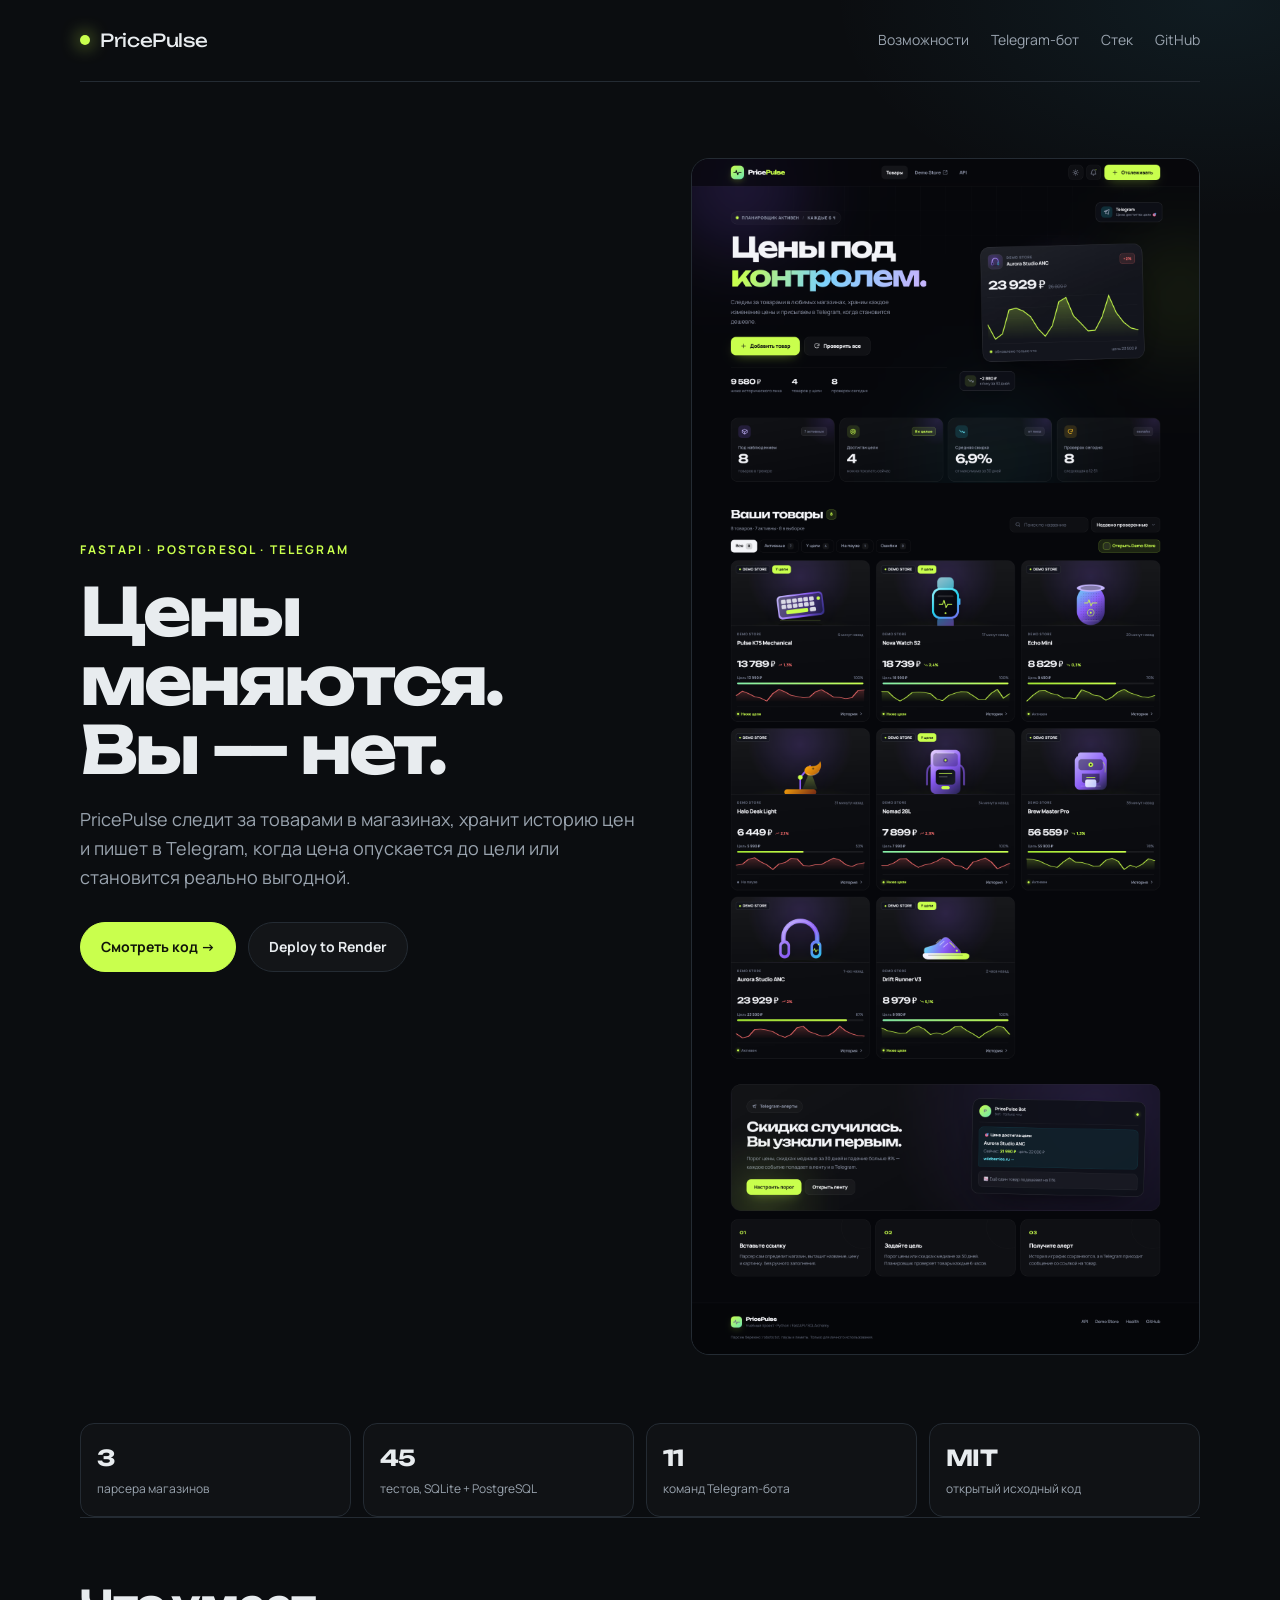
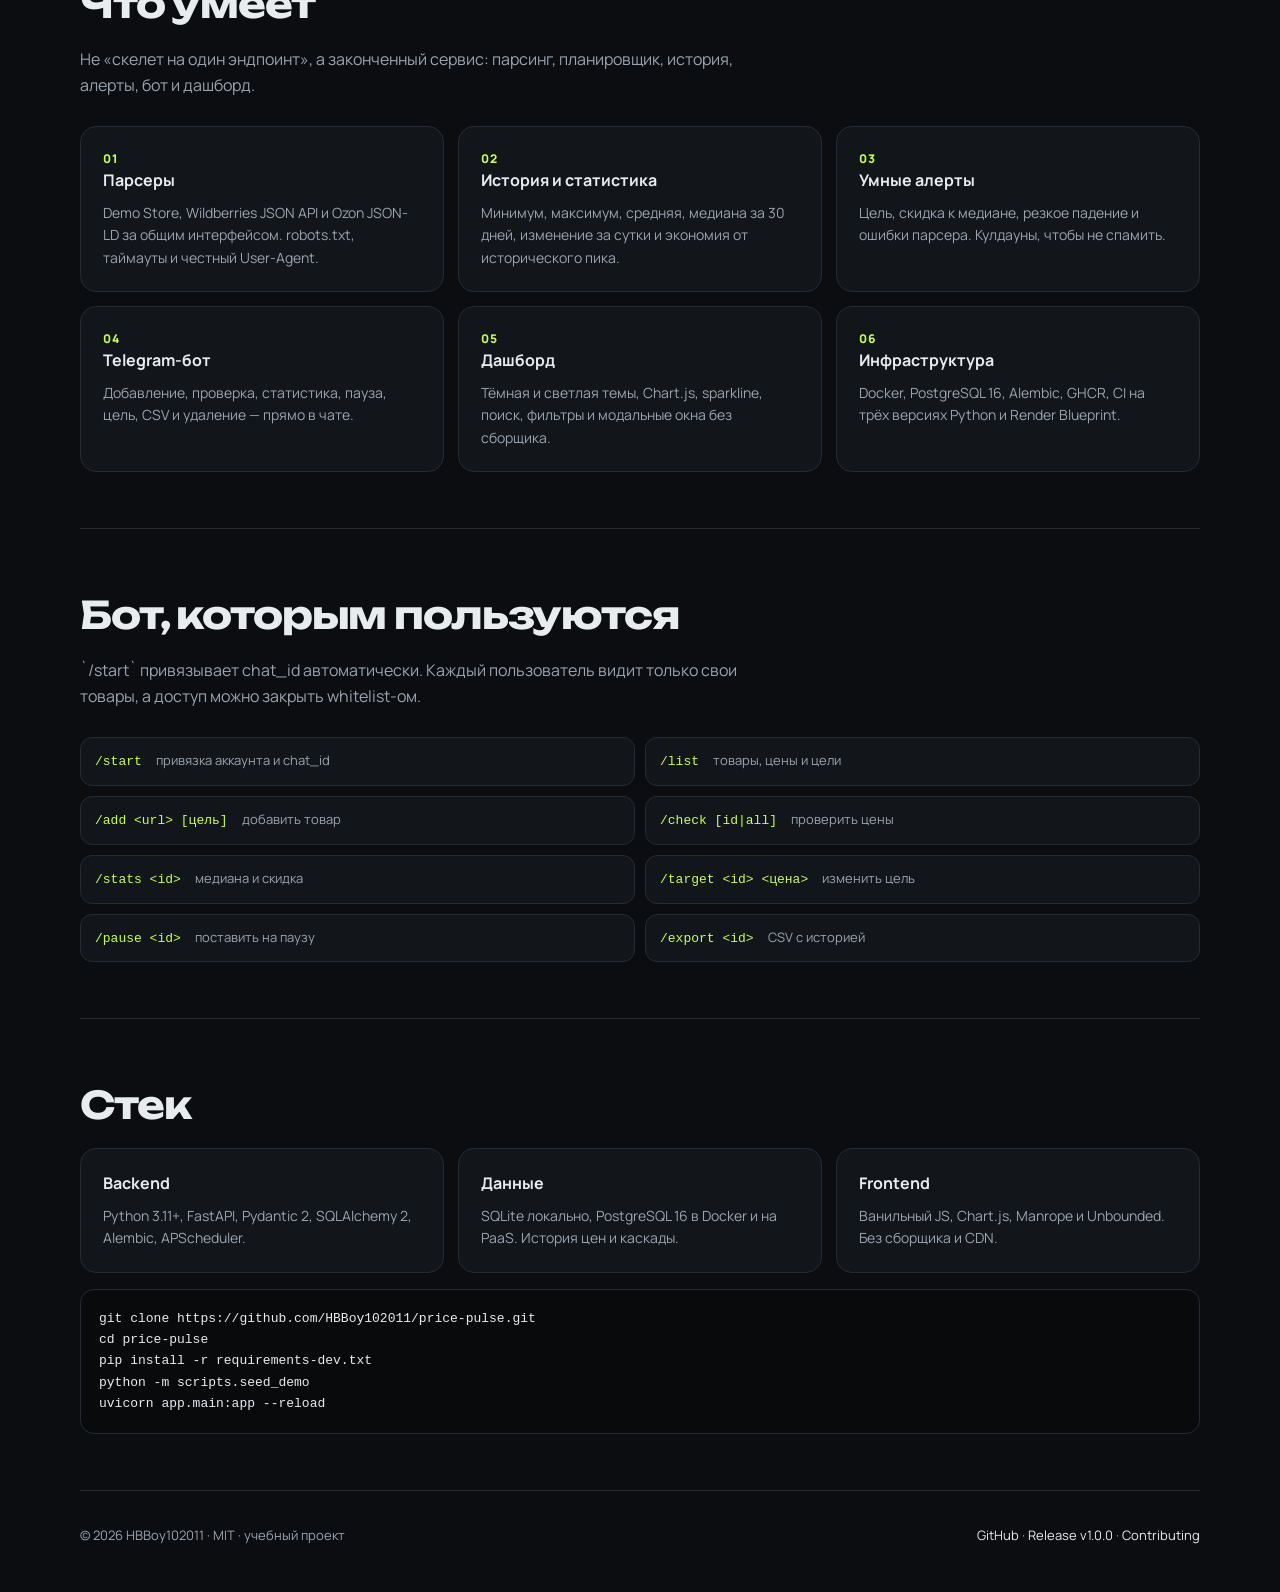
==== docs/index.html @ c953d75c "feat: add Telegram bot, release docs and GHCR publishing - Telegram bot with commands, callbacks and" ====
<!doctype html>
<html lang="ru">
  <head>
    <meta charset="utf-8" />
    <meta name="viewport" content="width=device-width, initial-scale=1" />
    <title>PricePulse — трекер цен на FastAPI</title>
    <meta
      name="description"
      content="Учебный сервис на FastAPI: парсеры магазинов, история цен, Chart.js-дашборд, PostgreSQL и Telegram-бот с командами."
    />
    <meta property="og:title" content="PricePulse — трекер цен на FastAPI" />
    <meta
      property="og:description"
      content="Парсеры, история цен, дашборд и Telegram-бот. Docker, PostgreSQL, Alembic, 45 тестов."
    />
    <meta
      property="og:image"
      content="https://raw.githubusercontent.com/HBBoy102011/price-pulse/main/docs/screenshots/dashboard.png"
    />
    <meta name="theme-color" content="#0b0d10" />
    <link rel="icon" href="screenshots/dashboard.png" />
    <link rel="preconnect" href="https://fonts.googleapis.com" />
    <link rel="preconnect" href="https://fonts.gstatic.com" crossorigin />
    <link
      href="https://fonts.googleapis.com/css2?family=Manrope:wght@400;500;600;700;800&family=Unbounded:wght@600;700&display=swap"
      rel="stylesheet"
    />
    <style>
      :root {
        --bg: #0b0d10;
        --panel: #12161b;
        --line: #242b33;
        --text: #e8ecef;
        --muted: #9aa4af;
        --accent: #c9ff4d;
        --accent-ink: #10140a;
        --radius: 18px;
      }
      * { box-sizing: border-box; }
      html { scroll-behavior: smooth; }
      body {
        margin: 0;
        background:
          radial-gradient(900px 500px at 15% -10%, rgba(201, 255, 77, 0.12), transparent 60%),
          radial-gradient(700px 400px at 95% 0%, rgba(76, 201, 240, 0.08), transparent 55%),
          var(--bg);
        color: var(--text);
        font-family: Manrope, system-ui, sans-serif;
        line-height: 1.6;
      }
      a { color: inherit; }
      .wrap { width: min(1120px, calc(100% - 40px)); margin: 0 auto; }
      header {
        display: flex; align-items: center; justify-content: space-between;
        padding: 26px 0; border-bottom: 1px solid var(--line);
      }
      .brand {
        display: flex; align-items: center; gap: 10px;
        font-family: Unbounded, Manrope, sans-serif; font-size: 18px; letter-spacing: -0.02em;
      }
      .dot { width: 10px; height: 10px; border-radius: 50%; background: var(--accent); box-shadow: 0 0 18px var(--accent); }
      nav { display: flex; gap: 22px; font-size: 14px; color: var(--muted); }
      nav a { text-decoration: none; }
      nav a:hover { color: var(--text); }
      .hero { display: grid; grid-template-columns: 1.05fr 0.95fr; gap: 48px; align-items: center; padding: 76px 0 56px; }
      .kicker { color: var(--accent); font-size: 12px; font-weight: 700; letter-spacing: 0.18em; text-transform: uppercase; }
      h1 {
        font-family: Unbounded, Manrope, sans-serif; font-size: clamp(38px, 5.4vw, 66px);
        line-height: 1.04; letter-spacing: -0.045em; margin: 18px 0 22px;
      }
      .lead { color: var(--muted); font-size: 18px; max-width: 54ch; margin: 0 0 30px; }
      .cta { display: flex; flex-wrap: wrap; gap: 12px; }
      .btn {
        display: inline-flex; align-items: center; gap: 10px; padding: 13px 20px;
        border-radius: 999px; text-decoration: none; font-weight: 700; font-size: 14px;
        border: 1px solid var(--line); color: var(--text); background: rgba(255,255,255,0.03);
      }
      .btn.primary { background: var(--accent); color: var(--accent-ink); border-color: var(--accent); }
      .btn:hover { transform: translateY(-1px); }
      .shot { border: 1px solid var(--line); border-radius: var(--radius); overflow: hidden; background: var(--panel); }
      .shot img { display: block; width: 100%; height: auto; }
      .stats { display: grid; grid-template-columns: repeat(4, 1fr); gap: 12px; margin: 12px 0 0; }
      .stat { border: 1px solid var(--line); border-radius: 14px; padding: 16px; background: rgba(255,255,255,0.02); }
      .stat b { display: block; font-size: 22px; font-family: Unbounded, Manrope, sans-serif; letter-spacing: -0.03em; }
      .stat span { color: var(--muted); font-size: 12px; }
      section { padding: 56px 0; border-top: 1px solid var(--line); }
      h2 { font-family: Unbounded, Manrope, sans-serif; font-size: clamp(26px, 3.4vw, 38px); letter-spacing: -0.03em; margin: 0 0 12px; }
      .section-lead { color: var(--muted); max-width: 70ch; margin: 0 0 28px; }
      .grid { display: grid; grid-template-columns: repeat(3, 1fr); gap: 14px; }
      .card { border: 1px solid var(--line); border-radius: 16px; padding: 22px; background: var(--panel); }
      .card h3 { margin: 0 0 8px; font-size: 16px; }
      .card p { margin: 0; color: var(--muted); font-size: 14px; }
      .num { color: var(--accent); font-size: 12px; font-weight: 800; letter-spacing: 0.12em; }
      .commands { display: grid; grid-template-columns: 1fr 1fr; gap: 10px; }
      .cmd { display: flex; gap: 14px; align-items: baseline; border: 1px solid var(--line); border-radius: 12px; padding: 12px 14px; background: var(--panel); }
      .cmd code { color: var(--accent); font-family: ui-monospace, SFMono-Regular, Consolas, monospace; font-size: 13px; white-space: nowrap; }
      .cmd span { color: var(--muted); font-size: 13px; }
      pre {
        margin: 0; padding: 18px; border-radius: 14px; border: 1px solid var(--line);
        background: #080a0c; overflow-x: auto; font-size: 13px; line-height: 1.65;
      }
      code { font-family: ui-monospace, SFMono-Regular, Consolas, monospace; }
      footer { padding: 34px 0 50px; border-top: 1px solid var(--line); color: var(--muted); font-size: 13px; display: flex; justify-content: space-between; gap: 18px; flex-wrap: wrap; }
      footer a { color: var(--text); text-decoration: none; }
      @media (max-width: 900px) {
        .hero { grid-template-columns: 1fr; padding-top: 52px; }
        .grid { grid-template-columns: 1fr 1fr; }
        .stats { grid-template-columns: 1fr 1fr; }
        nav { display: none; }
      }
      @media (max-width: 620px) {
        .grid, .commands { grid-template-columns: 1fr; }
        .stats { grid-template-columns: 1fr 1fr; }
      }
    </style>
  </head>
  <body>
    <div class="wrap">
      <header>
        <div class="brand"><span class="dot"></span> PricePulse</div>
        <nav>
          <a href="#features">Возможности</a>
          <a href="#bot">Telegram-бот</a>
          <a href="#stack">Стек</a>
          <a href="https://github.com/HBBoy102011/price-pulse">GitHub</a>
        </nav>
      </header>

      <main>
        <section class="hero" style="border: 0">
          <div>
            <div class="kicker">FastAPI · PostgreSQL · Telegram</div>
            <h1>Цены меняются.<br />Вы — нет.</h1>
            <p class="lead">
              PricePulse следит за товарами в магазинах, хранит историю цен и пишет
              в Telegram, когда цена опускается до цели или становится реально выгодной.
            </p>
            <div class="cta">
              <a class="btn primary" href="https://github.com/HBBoy102011/price-pulse">Смотреть код →</a>
              <a class="btn" href="https://render.com/deploy?repo=https://github.com/HBBoy102011/price-pulse">Deploy to Render</a>
            </div>
          </div>
          <div class="shot">
            <img src="screenshots/dashboard.png" alt="Дашборд PricePulse" />
          </div>
        </section>

        <div class="stats">
          <div class="stat"><b>3</b><span>парсера магазинов</span></div>
          <div class="stat"><b>45</b><span>тестов, SQLite + PostgreSQL</span></div>
          <div class="stat"><b>11</b><span>команд Telegram-бота</span></div>
          <div class="stat"><b>MIT</b><span>открытый исходный код</span></div>
        </div>

        <section id="features">
          <h2>Что умеет</h2>
          <p class="section-lead">
            Не «скелет на один эндпоинт», а законченный сервис: парсинг, планировщик,
            история, алерты, бот и дашборд.
          </p>
          <div class="grid">
            <div class="card"><div class="num">01</div><h3>Парсеры</h3><p>Demo Store, Wildberries JSON API и Ozon JSON-LD за общим интерфейсом. robots.txt, таймауты и честный User-Agent.</p></div>
            <div class="card"><div class="num">02</div><h3>История и статистика</h3><p>Минимум, максимум, средняя, медиана за 30 дней, изменение за сутки и экономия от исторического пика.</p></div>
            <div class="card"><div class="num">03</div><h3>Умные алерты</h3><p>Цель, скидка к медиане, резкое падение и ошибки парсера. Кулдауны, чтобы не спамить.</p></div>
            <div class="card"><div class="num">04</div><h3>Telegram-бот</h3><p>Добавление, проверка, статистика, пауза, цель, CSV и удаление — прямо в чате.</p></div>
            <div class="card"><div class="num">05</div><h3>Дашборд</h3><p>Тёмная и светлая темы, Chart.js, sparkline, поиск, фильтры и модальные окна без сборщика.</p></div>
            <div class="card"><div class="num">06</div><h3>Инфраструктура</h3><p>Docker, PostgreSQL 16, Alembic, GHCR, CI на трёх версиях Python и Render Blueprint.</p></div>
          </div>
        </section>

        <section id="bot">
          <h2>Бот, которым пользуются</h2>
          <p class="section-lead">
            `/start` привязывает chat_id автоматически. Каждый пользователь видит только
            свои товары, а доступ можно закрыть whitelist-ом.
          </p>
          <div class="commands">
            <div class="cmd"><code>/start</code><span>привязка аккаунта и chat_id</span></div>
            <div class="cmd"><code>/list</code><span>товары, цены и цели</span></div>
            <div class="cmd"><code>/add &lt;url&gt; [цель]</code><span>добавить товар</span></div>
            <div class="cmd"><code>/check [id|all]</code><span>проверить цены</span></div>
            <div class="cmd"><code>/stats &lt;id&gt;</code><span>медиана и скидка</span></div>
            <div class="cmd"><code>/target &lt;id&gt; &lt;цена&gt;</code><span>изменить цель</span></div>
            <div class="cmd"><code>/pause &lt;id&gt;</code><span>поставить на паузу</span></div>
            <div class="cmd"><code>/export &lt;id&gt;</code><span>CSV с историей</span></div>
          </div>
        </section>

        <section id="stack">
          <h2>Стек</h2>
          <div class="grid">
            <div class="card"><h3>Backend</h3><p>Python 3.11+, FastAPI, Pydantic 2, SQLAlchemy 2, Alembic, APScheduler.</p></div>
            <div class="card"><h3>Данные</h3><p>SQLite локально, PostgreSQL 16 в Docker и на PaaS. История цен и каскады.</p></div>
            <div class="card"><h3>Frontend</h3><p>Ванильный JS, Chart.js, Manrope и Unbounded. Без сборщика и CDN.</p></div>
          </div>
          <pre style="margin-top: 16px"><code>git clone https://github.com/HBBoy102011/price-pulse.git
cd price-pulse
pip install -r requirements-dev.txt
python -m scripts.seed_demo
uvicorn app.main:app --reload</code></pre>
        </section>
      </main>

      <footer>
        <span>© 2026 HBBoy102011 · MIT · учебный проект</span>
        <span>
          <a href="https://github.com/HBBoy102011/price-pulse">GitHub</a> ·
          <a href="https://github.com/HBBoy102011/price-pulse/releases/tag/v1.0.0">Release v1.0.0</a> ·
          <a href="https://github.com/HBBoy102011/price-pulse/blob/main/CONTRIBUTING.md">Contributing</a>
        </span>
      </footer>
    </div>
  </body>
</html>
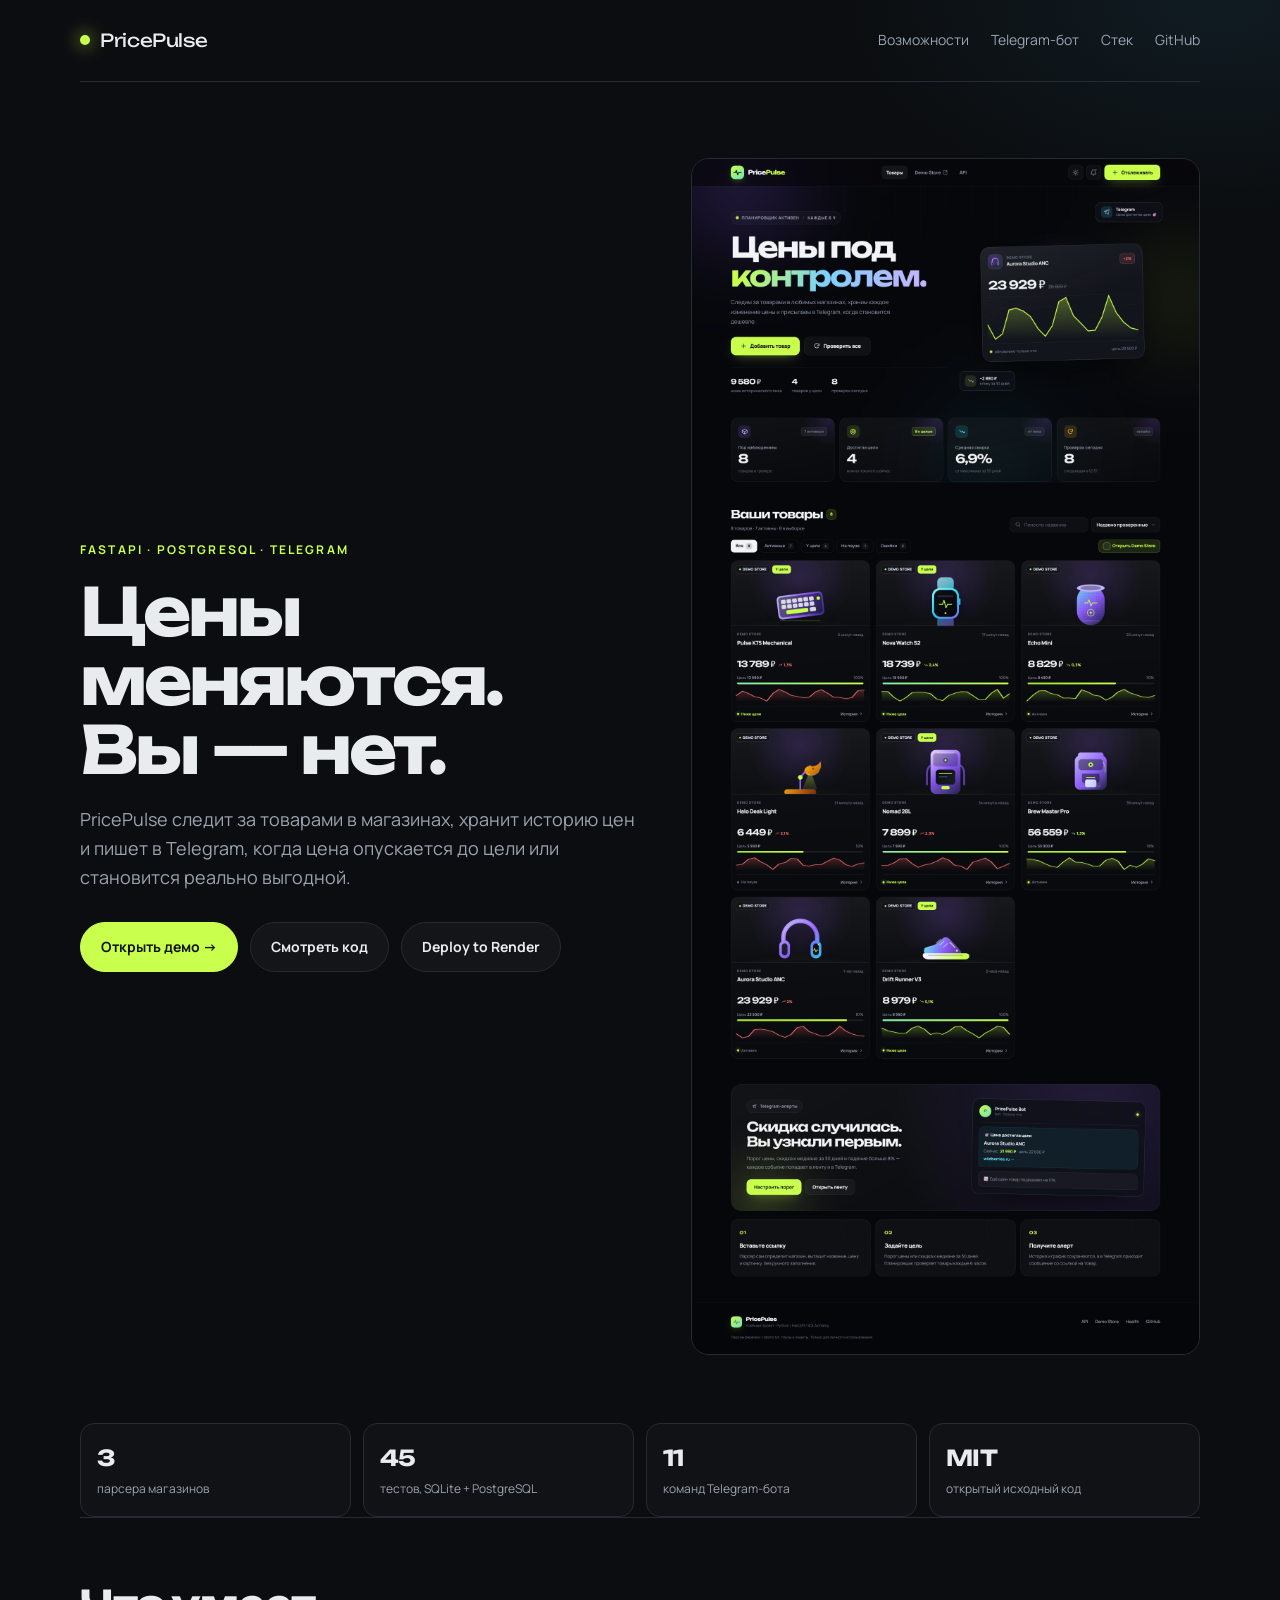
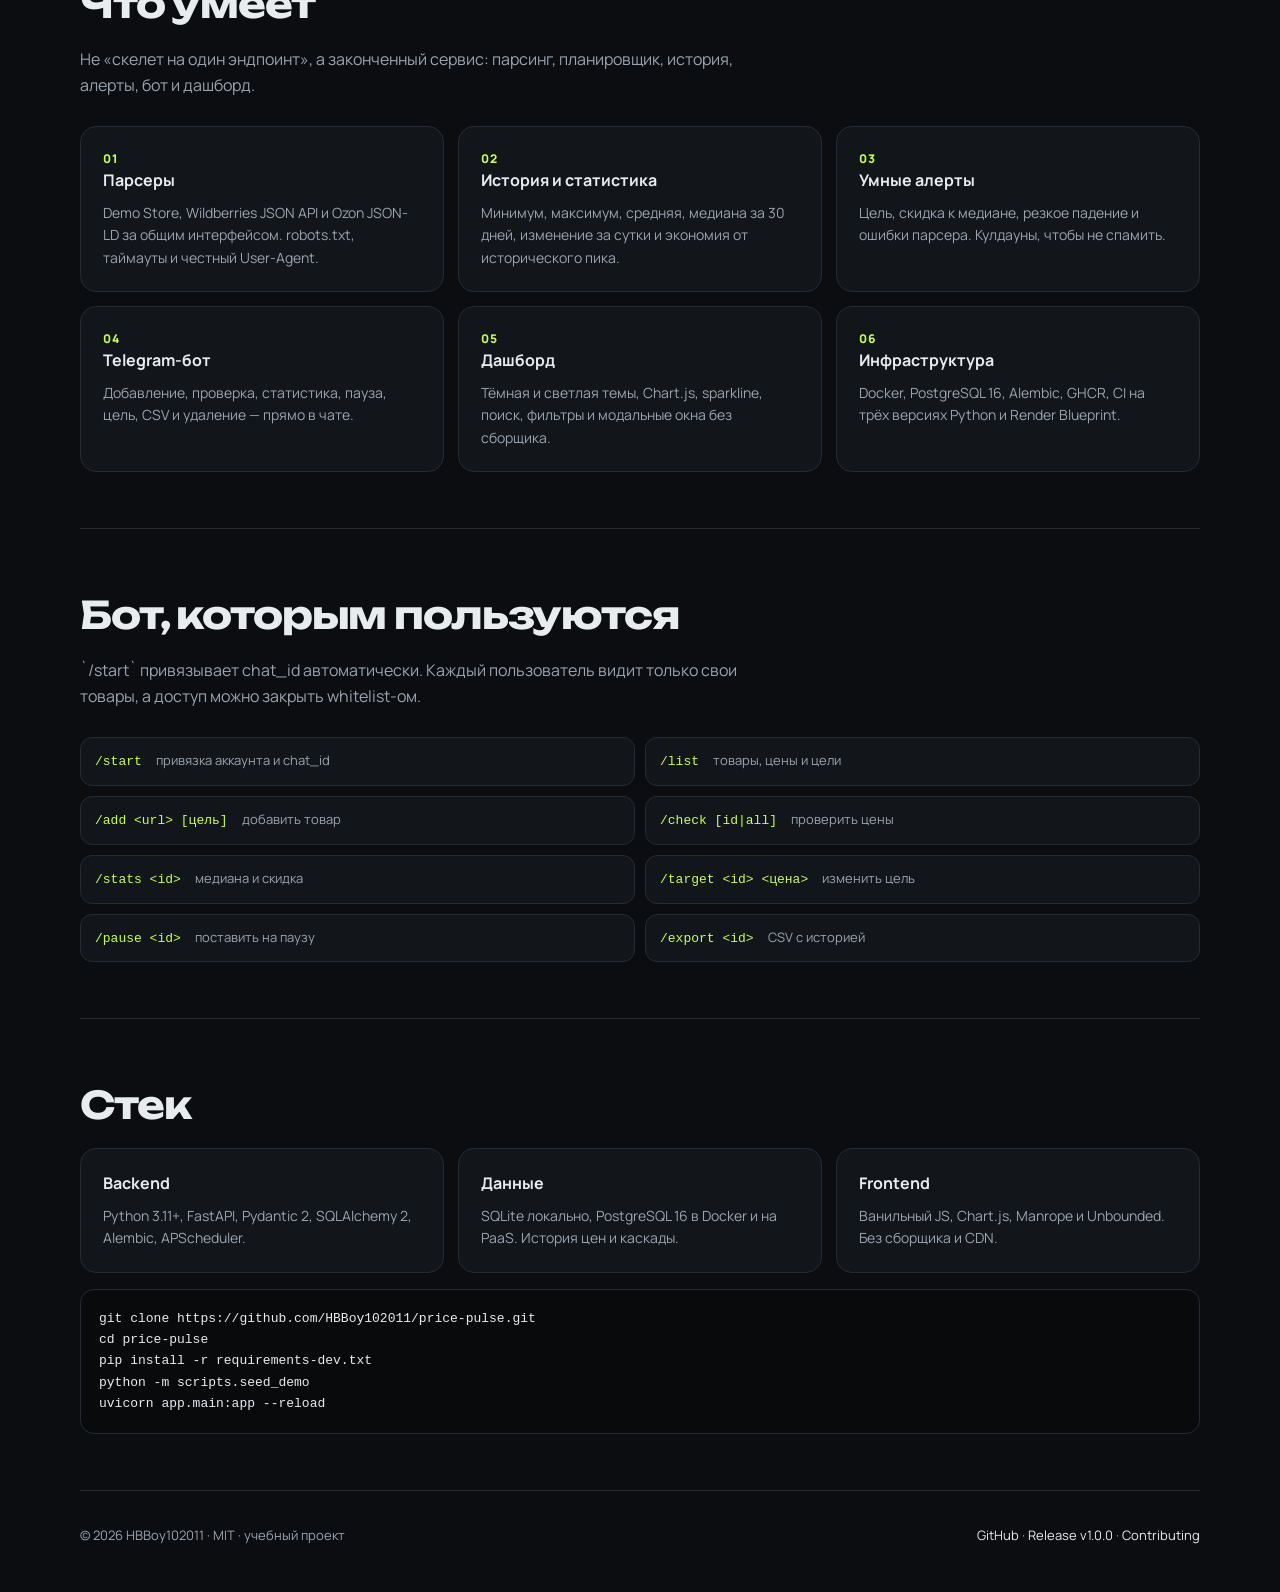
==== commit 54c905db: "docs: add temporary live demo link" ====
--- a/docs/index.html
+++ b/docs/index.html
@@ -136,7 +136,8 @@
               в Telegram, когда цена опускается до цели или становится реально выгодной.
             </p>
             <div class="cta">
-              <a class="btn primary" href="https://github.com/HBBoy102011/price-pulse">Смотреть код →</a>
+              <a class="btn primary" href="https://indie-top-consoles-resource.trycloudflare.com">Открыть демо →</a>
+              <a class="btn" href="https://github.com/HBBoy102011/price-pulse">Смотреть код</a>
               <a class="btn" href="https://render.com/deploy?repo=https://github.com/HBBoy102011/price-pulse">Deploy to Render</a>
             </div>
           </div>
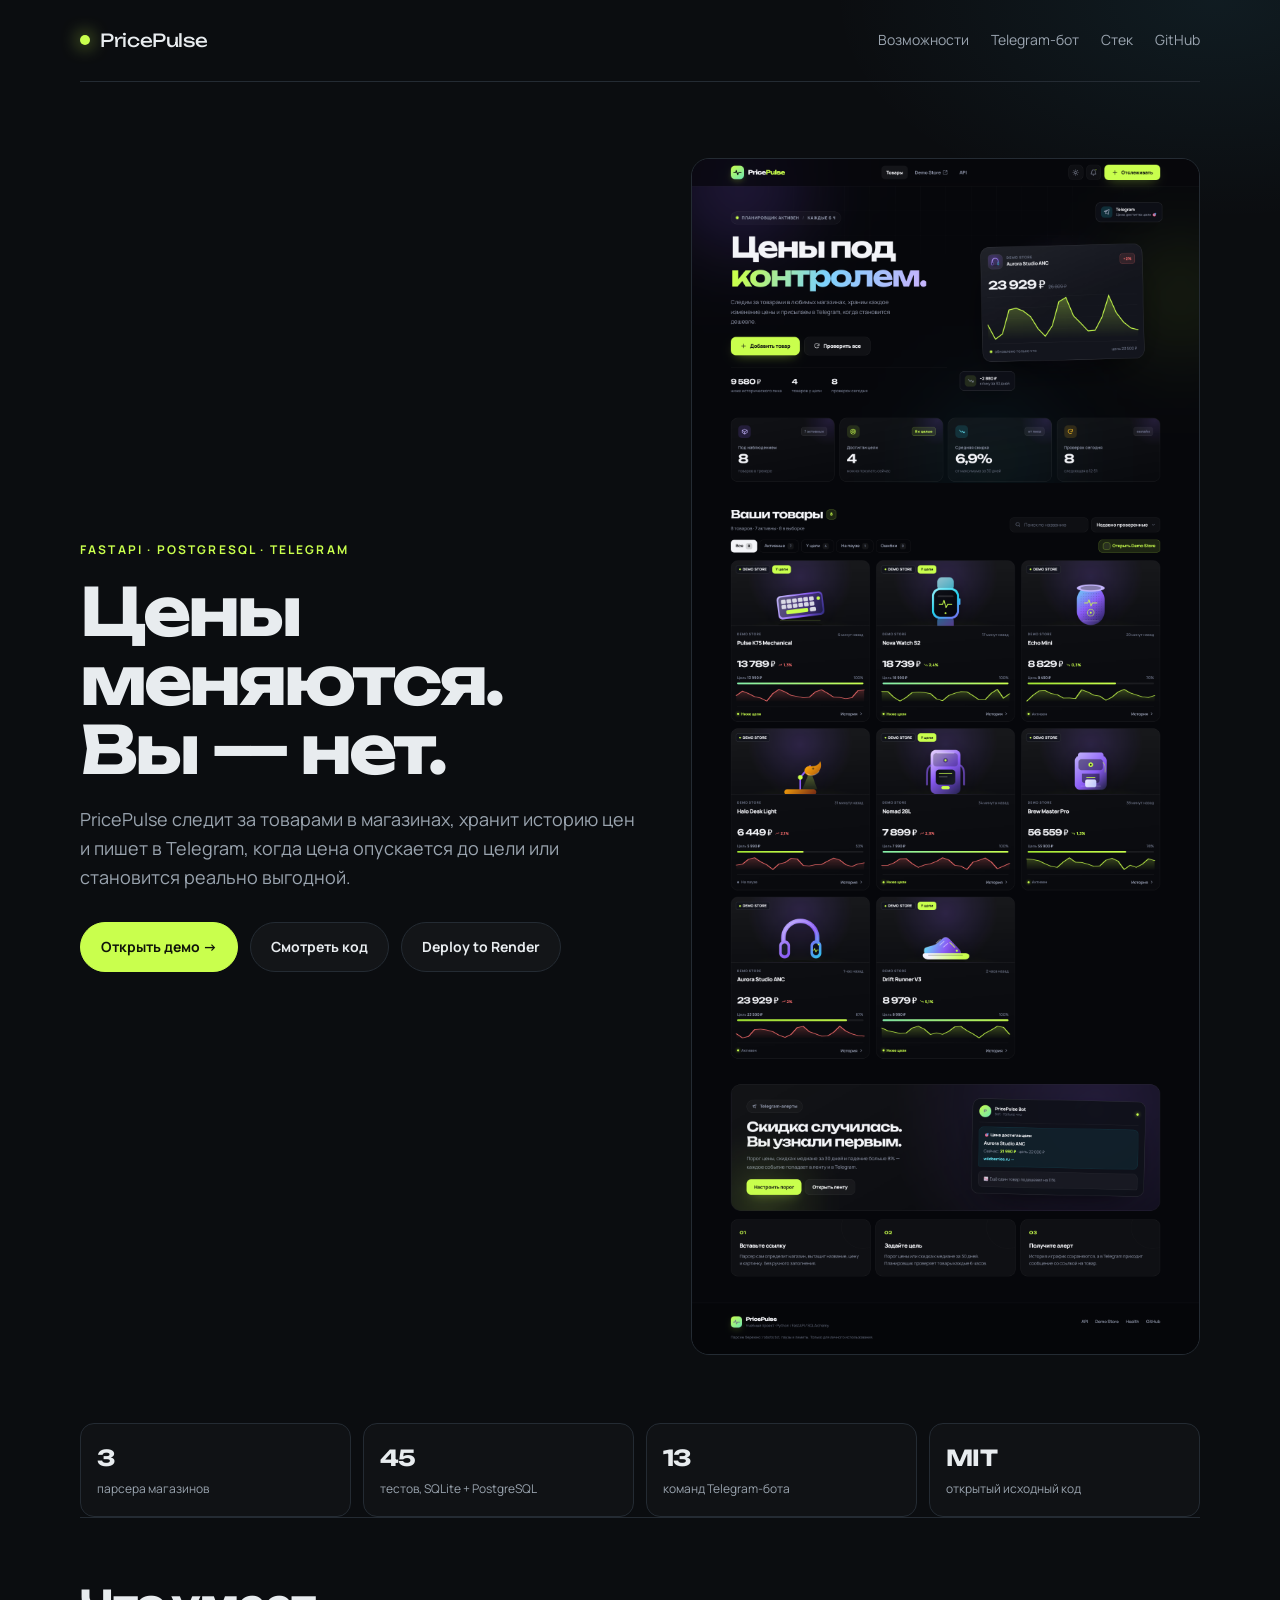
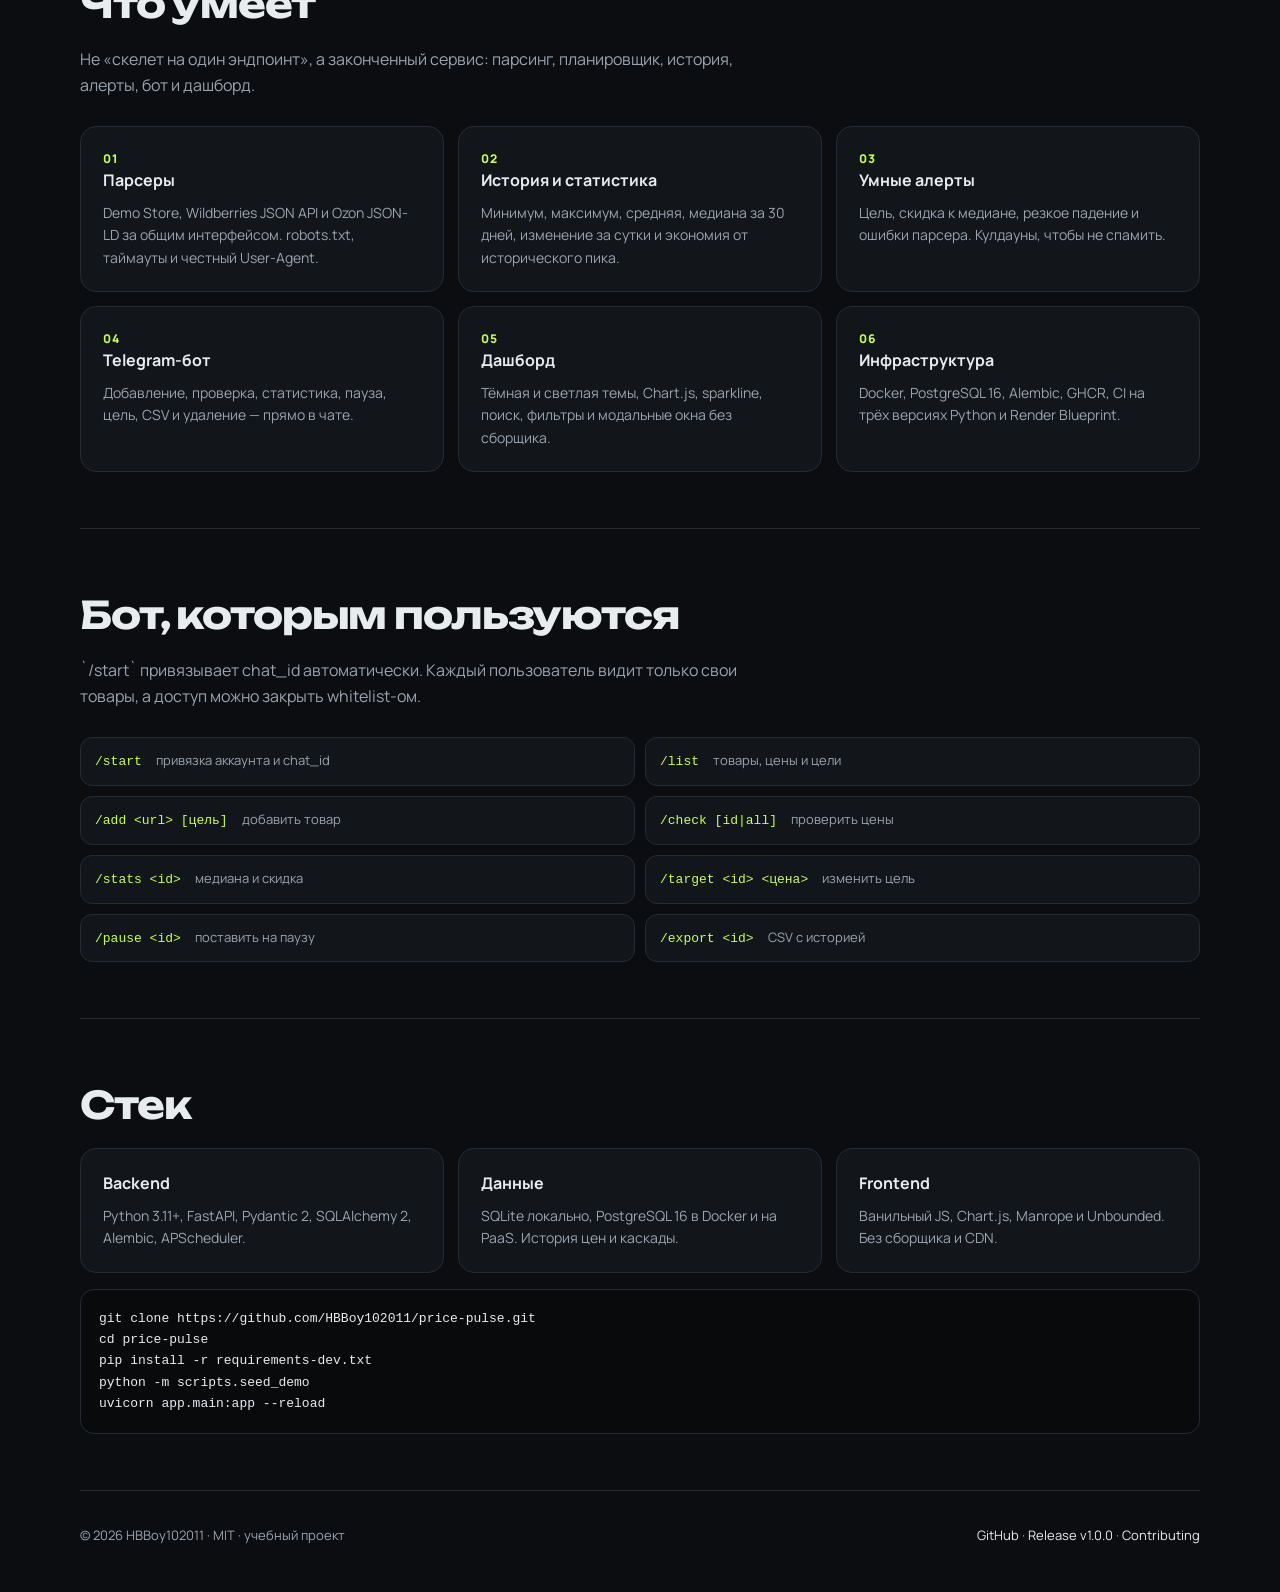
==== commit b5106da4: "docs: list all bot commands" ====
--- a/docs/index.html
+++ b/docs/index.html
@@ -149,7 +149,7 @@
         <div class="stats">
           <div class="stat"><b>3</b><span>парсера магазинов</span></div>
           <div class="stat"><b>45</b><span>тестов, SQLite + PostgreSQL</span></div>
-          <div class="stat"><b>11</b><span>команд Telegram-бота</span></div>
+          <div class="stat"><b>13</b><span>команд Telegram-бота</span></div>
           <div class="stat"><b>MIT</b><span>открытый исходный код</span></div>
         </div>
 
